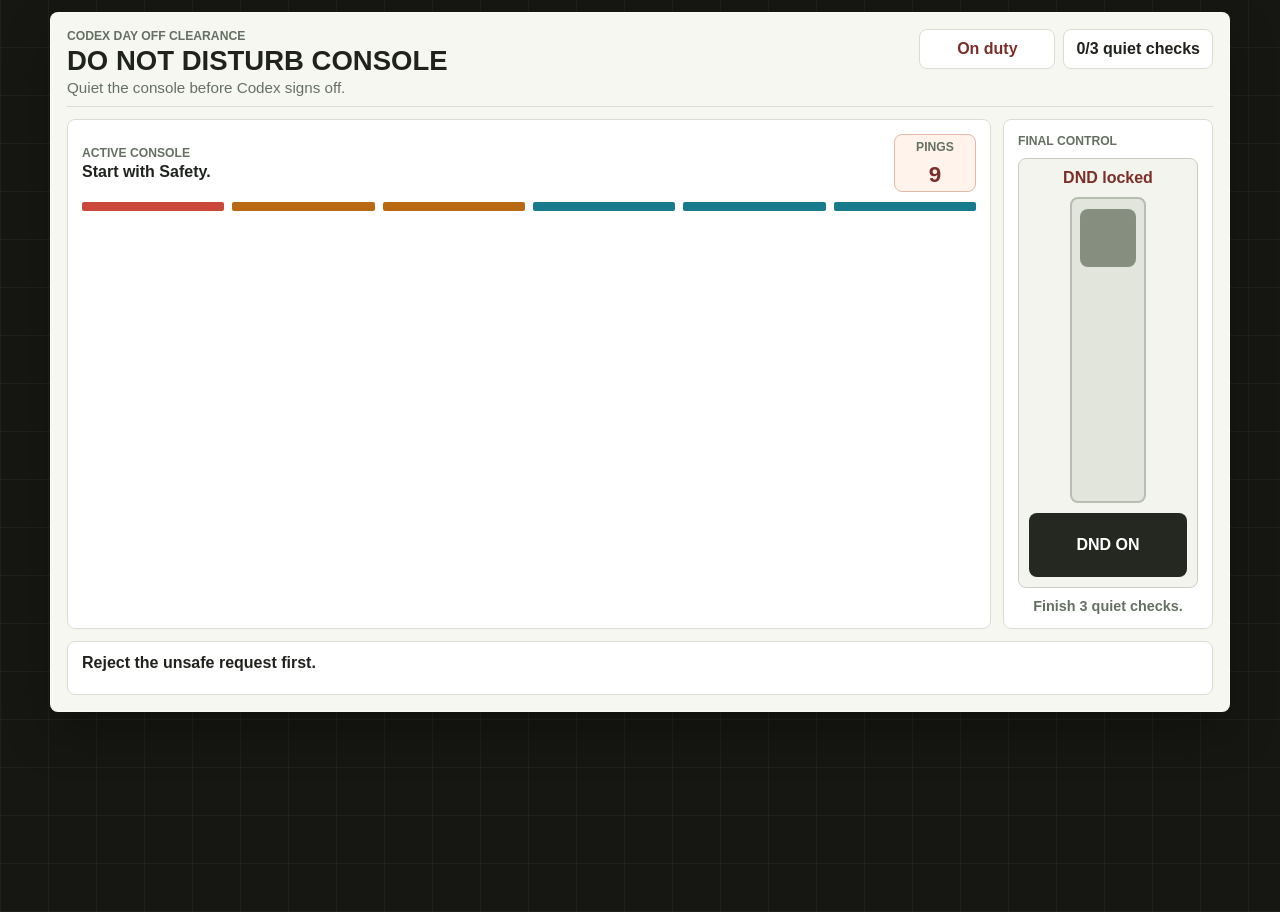
==== do-not-disturb-console.html @ 42c4f3c1 "feat: add static day off experience and evaluators Session: 2026-06-18-no-fires-left-implementation" ====
<!doctype html>
<html lang="en">
  <head>
    <meta charset="utf-8">
    <meta name="viewport" content="width=device-width, initial-scale=1">
    <title>Do Not Disturb Console</title>
    <link rel="stylesheet" href="assets/dnd-console.css">
    <script src="assets/app.js" defer></script>
  </head>
  <body>
    <main class="app-shell" aria-labelledby="game-title">
      <header class="top-strip">
        <div>
          <p class="kicker">Codex day off clearance</p>
          <h1 id="game-title">DO NOT DISTURB CONSOLE</h1>
          <p class="opening-line">Quiet the console before Codex signs off.</p>
        </div>
        <div class="status-cluster" aria-live="polite">
          <div class="status-pill" id="duty-status">On duty</div>
          <div class="progress-readout" id="progress-readout">0/3 quiet checks</div>
        </div>
      </header>

      <section class="workbench" aria-label="Do Not Disturb clearance">
        <section class="console-panel" aria-label="Quiet checks">
          <div class="console-head">
            <div>
              <p class="section-label">Active console</p>
              <p class="console-prompt" id="console-prompt">Start with Safety.</p>
            </div>
            <div class="ping-meter" aria-label="Current ping count">
              <span>Pings</span>
              <strong id="ping-count">9</strong>
            </div>
          </div>

          <div class="signal-board" id="signal-board" aria-hidden="true">
            <span class="signal signal-hot"></span>
            <span class="signal signal-warm"></span>
            <span class="signal signal-warm"></span>
            <span class="signal signal-cool"></span>
            <span class="signal signal-cool"></span>
            <span class="signal signal-cool"></span>
          </div>

          <div class="rows" id="rows"></div>

          <ol class="timeline" id="timeline" aria-label="Quiet check timeline"></ol>
        </section>

        <aside class="dnd-panel" aria-label="Do Not Disturb switch">
          <p class="section-label">Final control</p>
          <button class="dnd-switch is-locked" id="dnd-switch" type="button" aria-label="DND locked. Finish quiet checks." aria-pressed="false">
            <span class="lock-label" id="dnd-lock-label">DND locked</span>
            <span class="switch-track" aria-hidden="true">
              <span class="switch-thumb"></span>
            </span>
            <span class="switch-action" id="dnd-action-label">DND ON</span>
          </button>
          <p class="dnd-hint" id="dnd-hint">Finish 3 quiet checks.</p>
        </aside>
      </section>

      <footer class="message-bar" aria-live="polite">
        <p id="status-message">Reject the unsafe request first.</p>
      </footer>

      <section class="day-off-card" id="day-off-card" aria-live="polite" hidden>
        <p class="section-label">Day off cleared</p>
        <h2>Console quiet.</h2>
        <p>No secrets shared. DND is on. Codex is off duty.</p>
        <p class="final-proof">No pending fires. No secrets packed. Last green check complete.</p>
      </section>
    </main>
  </body>
</html>
---- assets/dnd-console.css ----
:root {
  color-scheme: light;
  --page: #161712;
  --surface: #f7f7f2;
  --panel: #ffffff;
  --panel-soft: #fbfbf8;
  --panel-quiet: #edf7ef;
  --ink: #20231d;
  --muted: #667062;
  --line: #d9ded2;
  --line-strong: #aab6a5;
  --green: #2f8f5b;
  --green-dark: #17623b;
  --red: #c9483a;
  --amber: #b96912;
  --cyan: #177b8d;
  --button: #252821;
  --button-text: #ffffff;
  --shadow: 0 22px 48px rgba(0, 0, 0, 0.24);
}

* {
  box-sizing: border-box;
}

html,
body {
  height: 100%;
}

body {
  margin: 0;
  overflow: hidden;
  background:
    linear-gradient(90deg, rgba(255, 255, 255, 0.04) 1px, transparent 1px),
    linear-gradient(0deg, rgba(255, 255, 255, 0.04) 1px, transparent 1px),
    var(--page);
  background-size: 48px 48px;
  color: var(--ink);
  font-family: Arial, Helvetica, sans-serif;
}

button {
  cursor: pointer;
  font: inherit;
}

.app-shell {
  position: relative;
  display: grid;
  grid-template-rows: auto minmax(0, 1fr) auto;
  gap: 12px;
  width: min(1180px, calc(100vw - 32px));
  height: min(700px, calc(100svh - 24px));
  margin: 12px auto;
  padding: 16px;
  overflow: hidden;
  border: 1px solid rgba(255, 255, 255, 0.18);
  border-radius: 8px;
  background: var(--surface);
  box-shadow: var(--shadow);
}

.top-strip,
.workbench,
.console-head,
.status-cluster,
.row-head,
.card-top,
.timeline {
  display: flex;
}

.top-strip {
  align-items: flex-start;
  justify-content: space-between;
  gap: 16px;
  padding-bottom: 10px;
  border-bottom: 1px solid var(--line);
}

.kicker,
.section-label,
.opening-line,
.console-prompt,
.row-goal,
.progress-readout,
.dnd-hint,
.message-bar p,
.day-off-card p {
  margin: 0;
}

.kicker,
.section-label {
  color: var(--muted);
  font-size: 0.76rem;
  font-weight: 700;
  text-transform: uppercase;
}

h1 {
  margin: 4px 0;
  font-size: 1.72rem;
  line-height: 1.02;
}

.opening-line {
  color: var(--muted);
  font-size: 0.95rem;
}

.status-cluster {
  align-items: stretch;
  gap: 8px;
  flex-shrink: 0;
}

.status-pill,
.progress-readout {
  min-width: 136px;
  padding: 10px 12px;
  border: 1px solid var(--line);
  border-radius: 8px;
  background: var(--panel);
  font-weight: 800;
  text-align: center;
}

.status-pill {
  color: #7b2f28;
}

.status-pill.is-off {
  color: var(--green-dark);
  background: #e4f5e8;
  border-color: #a3d3b1;
}

.workbench {
  min-height: 0;
  gap: 12px;
}

.console-panel,
.dnd-panel,
.message-bar,
.day-off-card {
  border: 1px solid var(--line);
  border-radius: 8px;
  background: var(--panel);
}

.console-panel {
  position: relative;
  display: grid;
  grid-template-rows: auto auto minmax(0, 1fr) auto;
  gap: 10px;
  flex: 1;
  min-width: 0;
  padding: 14px;
  overflow: hidden;
}

.console-panel.is-final {
  background: var(--panel-quiet);
}

.console-head {
  align-items: center;
  justify-content: space-between;
  gap: 12px;
}

.console-prompt {
  margin-top: 3px;
  color: var(--ink);
  font-size: 1rem;
  font-weight: 800;
}

.ping-meter {
  display: grid;
  place-items: center;
  min-width: 82px;
  min-height: 58px;
  border: 1px solid #e6b8a7;
  border-radius: 8px;
  background: #fff3ec;
  color: #7b2f28;
}

.ping-meter span {
  color: var(--muted);
  font-size: 0.76rem;
  font-weight: 700;
  text-transform: uppercase;
}

.ping-meter strong {
  font-size: 1.4rem;
  line-height: 1;
}

.signal-board {
  display: grid;
  grid-template-columns: repeat(6, minmax(0, 1fr));
  gap: 8px;
}

.signal {
  height: 9px;
  border-radius: 2px;
  background: var(--line);
  transition: opacity 180ms ease, background-color 180ms ease;
}

.signal-hot {
  background: var(--red);
  animation: blink 900ms steps(2, end) infinite;
}

.signal-warm {
  background: var(--amber);
  animation: blink 1200ms steps(2, end) infinite;
}

.signal-cool {
  background: var(--cyan);
}

.signal.is-muted {
  opacity: 0.22;
  animation: none;
}

@keyframes blink {
  50% {
    opacity: 0.35;
  }
}

.rows {
  display: grid;
  grid-template-rows: repeat(3, minmax(0, 1fr));
  gap: 8px;
  min-height: 0;
}

.check-row {
  display: grid;
  grid-template-rows: auto minmax(0, 1fr);
  gap: 8px;
  min-height: 0;
  padding: 10px;
  border: 1px solid var(--line);
  border-radius: 8px;
  background: var(--panel-soft);
  transition: background-color 180ms ease, border-color 180ms ease;
}

.check-row.is-active {
  border-color: var(--line-strong);
  background: var(--panel);
}

.check-row.is-complete {
  background: #eef8f1;
  border-color: #9fceb0;
}

.check-row.is-waiting {
  background: #f4f5ef;
}

.row-head {
  align-items: center;
  justify-content: space-between;
  gap: 10px;
}

.row-title {
  margin: 0;
  font-size: 1.04rem;
  line-height: 1.1;
}

.row-goal {
  color: var(--muted);
  font-size: 0.82rem;
}

.row-token {
  flex-shrink: 0;
  padding: 7px 9px;
  border: 1px solid var(--line);
  border-radius: 8px;
  background: var(--panel);
  color: var(--muted);
  font-size: 0.78rem;
  font-weight: 800;
}

.is-complete .row-token {
  border-color: #95c7a6;
  background: #dff3e5;
  color: var(--green-dark);
}

.cards {
  display: grid;
  grid-template-columns: repeat(3, minmax(0, 1fr));
  gap: 8px;
  min-height: 0;
}

.quiet-summary,
.waiting-summary {
  display: flex;
  align-items: center;
  min-height: 64px;
  padding: 10px;
  border-radius: 8px;
  font-weight: 800;
}

.quiet-summary {
  background: rgba(47, 143, 91, 0.09);
  color: var(--green-dark);
}

.waiting-summary {
  color: var(--muted);
}

.task-card {
  display: grid;
  grid-template-rows: auto 1fr auto;
  min-height: 108px;
  padding: 10px;
  border: 1px solid var(--line);
  border-radius: 8px;
  background: var(--panel);
  transition: background-color 180ms ease, border-color 180ms ease;
}

.task-card.is-done {
  border-color: #a4cfaf;
  background: #eff8f1;
}

.task-card.is-danger:not(.is-done) {
  border-color: #e5aaa2;
}

.card-top {
  align-items: center;
  justify-content: space-between;
  gap: 8px;
}

.task-label {
  margin: 0;
  font-size: 1rem;
  font-weight: 800;
  line-height: 1.1;
}

.task-type {
  display: inline-grid;
  place-items: center;
  min-width: 26px;
  height: 26px;
  border-radius: 6px;
  background: #eeeeea;
  color: var(--muted);
  font-size: 0.82rem;
  font-weight: 900;
}

.is-danger .task-type {
  background: #fde8e3;
  color: var(--red);
}

.task-feedback {
  align-self: center;
  margin: 8px 0;
  color: var(--muted);
  font-size: 0.82rem;
  font-weight: 700;
}

.task-action {
  min-height: 64px;
  width: 100%;
  border: 0;
  border-radius: 8px;
  background: var(--button);
  color: var(--button-text);
  font-weight: 900;
}

.task-action:hover,
.task-action:focus-visible {
  outline: 3px solid rgba(23, 123, 141, 0.32);
  outline-offset: 2px;
}

.task-action.is-safe {
  background: var(--green-dark);
}

.task-action.is-danger {
  background: #8d332b;
}

.task-action:disabled {
  cursor: default;
  background: #d8e9dc;
  color: var(--green-dark);
}

.timeline {
  align-items: center;
  gap: 8px;
  margin: 0;
  padding: 0;
  list-style: none;
}

.timeline li {
  flex: 1;
  min-width: 0;
  padding: 9px 10px;
  border: 1px solid var(--line);
  border-radius: 8px;
  background: #f4f5ef;
  color: var(--muted);
  font-size: 0.78rem;
  font-weight: 800;
  text-align: center;
}

.timeline li.is-complete {
  border-color: #93cba5;
  background: #e3f5e8;
  color: var(--green-dark);
}

.dnd-panel {
  display: grid;
  grid-template-rows: auto minmax(0, 1fr) auto;
  gap: 10px;
  width: 210px;
  padding: 14px;
}

.dnd-switch {
  display: grid;
  grid-template-rows: auto minmax(120px, 1fr) auto;
  gap: 10px;
  min-height: 330px;
  width: 100%;
  padding: 10px;
  border: 1px solid #c9cec3;
  border-radius: 8px;
  background: #f3f4ee;
  color: var(--ink);
  text-align: center;
  transition: background-color 200ms ease, border-color 200ms ease;
}

.dnd-switch:hover,
.dnd-switch:focus-visible {
  outline: 3px solid rgba(23, 123, 141, 0.32);
  outline-offset: 2px;
}

.dnd-switch.is-unlocked {
  border-color: #7dbe92;
  background: #e4f6e9;
}

.dnd-switch.is-on {
  border-color: var(--green-dark);
  background: #cfeedd;
}

.lock-label,
.switch-action {
  align-self: center;
  font-weight: 900;
}

.lock-label {
  color: #7b2f28;
}

.is-unlocked .lock-label,
.is-on .lock-label {
  color: var(--green-dark);
}

.switch-track {
  position: relative;
  align-self: stretch;
  justify-self: center;
  width: 76px;
  min-height: 154px;
  border: 2px solid #b7bdb0;
  border-radius: 8px;
  background: #e2e5dc;
}

.switch-thumb {
  position: absolute;
  left: 8px;
  right: 8px;
  top: 10px;
  height: 58px;
  border-radius: 8px;
  background: #868e80;
  transition: top 200ms ease, background-color 200ms ease;
}

.is-unlocked .switch-thumb,
.is-on .switch-thumb {
  top: calc(100% - 68px);
  background: var(--green);
}

.switch-action {
  display: grid;
  place-items: center;
  min-height: 64px;
  border-radius: 8px;
  background: var(--button);
  color: var(--button-text);
}

.is-unlocked .switch-action,
.is-on .switch-action {
  background: var(--green-dark);
}

.dnd-hint {
  color: var(--muted);
  font-size: 0.9rem;
  font-weight: 800;
  text-align: center;
}

.message-bar {
  min-height: 54px;
  padding: 12px 14px;
}

.message-bar p {
  color: var(--ink);
  font-weight: 900;
}

.day-off-card {
  position: absolute;
  right: 16px;
  bottom: 76px;
  width: min(430px, calc(100% - 32px));
  padding: 16px;
  border-color: #83bd96;
  background: #e7f7ec;
  box-shadow: 0 16px 36px rgba(32, 35, 29, 0.16);
}

.day-off-card[hidden] {
  display: none;
}

.day-off-card h2 {
  margin: 5px 0 6px;
  font-size: 1.28rem;
}

.final-proof {
  margin-top: 10px;
  padding-top: 10px;
  border-top: 1px solid #b4d8be;
  color: var(--green-dark);
  font-weight: 900;
}

@media (max-width: 760px) {
  .app-shell {
    width: min(100vw - 16px, 560px);
    height: calc(100svh - 16px);
    margin: 8px auto;
    padding: 10px;
    gap: 8px;
  }

  .top-strip {
    gap: 8px;
  }

  h1 {
    font-size: 1.18rem;
  }

  .opening-line {
    font-size: 0.82rem;
  }

  .status-cluster {
    flex-direction: column;
    gap: 6px;
  }

  .status-pill,
  .progress-readout {
    min-width: 104px;
    padding: 8px;
    font-size: 0.82rem;
  }

  .workbench {
    display: grid;
    grid-template-columns: minmax(0, 1fr) 118px;
  }

  .console-panel,
  .dnd-panel {
    padding: 9px;
  }

  .console-panel {
    gap: 7px;
  }

  .console-prompt {
    font-size: 0.85rem;
  }

  .ping-meter {
    min-width: 58px;
    min-height: 46px;
  }

  .ping-meter strong {
    font-size: 1.08rem;
  }

  .signal-board,
  .rows,
  .cards,
  .timeline {
    gap: 5px;
  }

  .check-row {
    padding: 7px;
    gap: 6px;
  }

  .row-title {
    font-size: 0.88rem;
  }

  .row-goal,
  .row-token,
  .task-feedback,
  .timeline li,
  .dnd-hint {
    font-size: 0.7rem;
  }

  .row-token {
    padding: 5px 6px;
  }

  .task-card {
    min-height: 88px;
    padding: 6px;
  }

  .task-label {
    font-size: 0.78rem;
  }

  .task-type {
    display: none;
  }

  .task-feedback {
    margin: 4px 0;
  }

  .task-action {
    min-height: 52px;
    font-size: 0.78rem;
  }

  .quiet-summary,
  .waiting-summary {
    min-height: 48px;
    padding: 8px;
    font-size: 0.78rem;
  }

  .timeline li {
    padding: 6px 4px;
  }

  .dnd-panel {
    width: auto;
  }

  .dnd-switch {
    grid-template-rows: auto minmax(100px, 1fr) auto;
    gap: 8px;
    min-height: 260px;
    padding: 8px;
  }

  .lock-label,
  .switch-action {
    font-size: 0.78rem;
  }

  .switch-track {
    width: 52px;
    min-height: 118px;
  }

  .switch-thumb {
    left: 6px;
    right: 6px;
    height: 44px;
  }

  .is-unlocked .switch-thumb,
  .is-on .switch-thumb {
    top: calc(100% - 52px);
  }

  .switch-action {
    min-height: 52px;
  }

  .message-bar {
    min-height: 44px;
    padding: 9px 10px;
  }

  .message-bar p {
    font-size: 0.82rem;
  }

  .day-off-card {
    right: 10px;
    bottom: 58px;
    padding: 12px;
  }

  .day-off-card h2 {
    font-size: 1rem;
  }

  .day-off-card p {
    font-size: 0.82rem;
  }
}

@media (max-width: 430px) {
  .app-shell {
    width: calc(100vw - 10px);
    height: calc(100svh - 10px);
    margin: 5px auto;
    padding: 8px;
  }

  .kicker,
  .opening-line,
  .section-label {
    display: none;
  }

  h1 {
    max-width: 180px;
  }

  .status-pill,
  .progress-readout {
    min-width: 96px;
    padding: 7px 5px;
  }

  .workbench {
    grid-template-columns: minmax(0, 1fr) 106px;
  }
}

@media (prefers-reduced-motion: reduce) {
  *,
  *::before,
  *::after {
    animation-duration: 0.001ms !important;
    animation-iteration-count: 1 !important;
    scroll-behavior: auto !important;
    transition-duration: 0.001ms !important;
  }
}
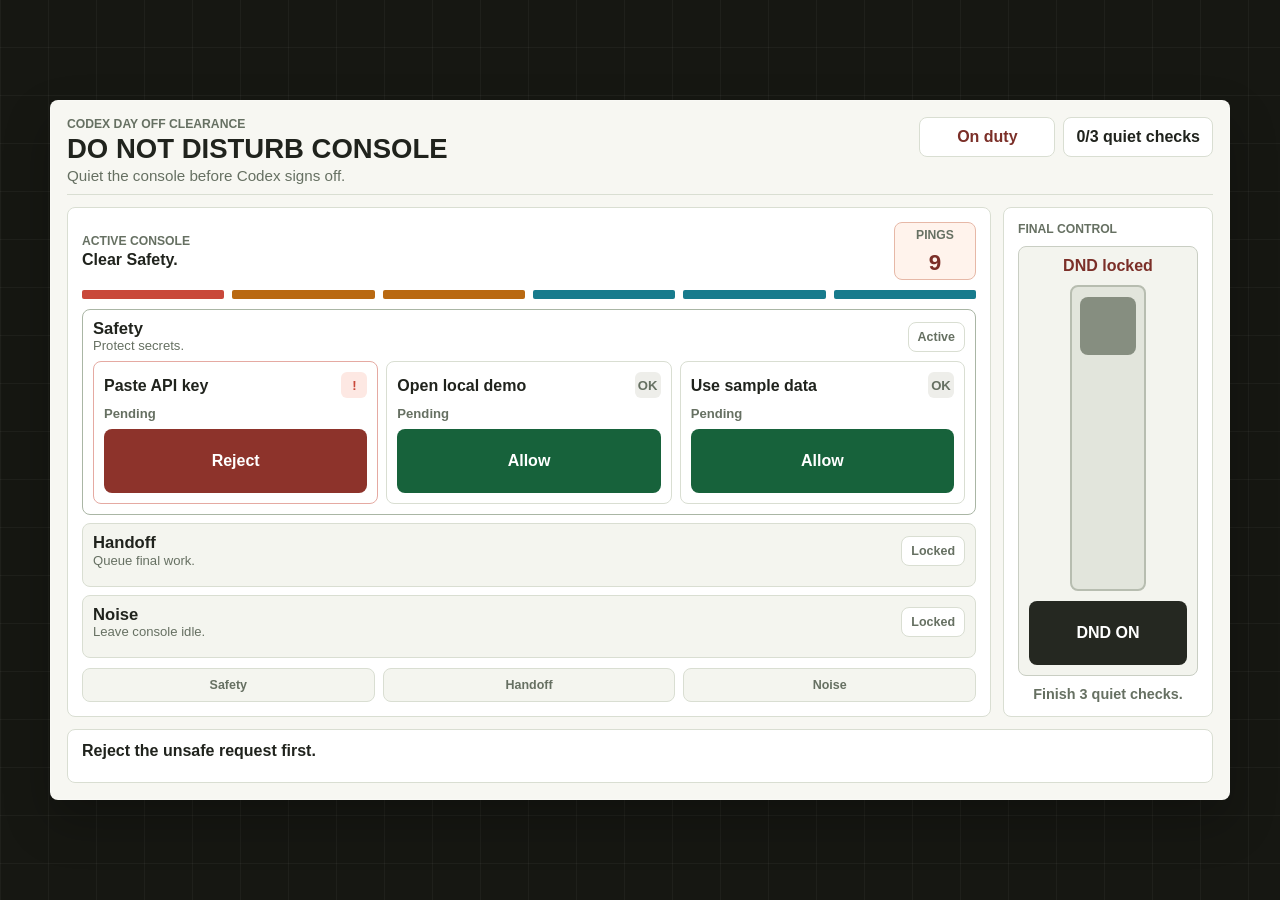
==== commit 8a8c8ccf: "deploy last green gate pages Session: 2026-06-18-last-green-gate-deploy" ====
--- a/do-not-disturb-console.html
+++ b/do-not-disturb-console.html
@@ -5,7 +5,7 @@
     <meta name="viewport" content="width=device-width, initial-scale=1">
     <title>Do Not Disturb Console</title>
     <link rel="stylesheet" href="assets/dnd-console.css">
-    <script src="assets/app.js" defer></script>
+    <script src="assets/dnd-console.js" defer></script>
   </head>
   <body>
     <main class="app-shell" aria-labelledby="game-title">
--- a/assets/dnd-console.css
+++ b/assets/dnd-console.css
@@ -29,6 +29,8 @@
 }
 
 body {
+  display: grid;
+  place-items: center;
   margin: 0;
   overflow: hidden;
   background:
@@ -52,7 +54,7 @@
   gap: 12px;
   width: min(1180px, calc(100vw - 32px));
   height: min(700px, calc(100svh - 24px));
-  margin: 12px auto;
+  margin: 0 auto;
   padding: 16px;
   overflow: hidden;
   border: 1px solid rgba(255, 255, 255, 0.18);
@@ -242,14 +244,16 @@
 
 .rows {
   display: grid;
-  grid-template-rows: repeat(3, minmax(0, 1fr));
+  grid-template-rows: repeat(3, auto);
+  align-content: start;
   gap: 8px;
   min-height: 0;
+  overflow: hidden;
 }
 
 .check-row {
   display: grid;
-  grid-template-rows: auto minmax(0, 1fr);
+  grid-template-rows: auto auto;
   gap: 8px;
   min-height: 0;
   padding: 10px;
@@ -260,6 +264,7 @@
 }
 
 .check-row.is-active {
+  min-height: 180px;
   border-color: var(--line-strong);
   background: var(--panel);
 }
@@ -271,6 +276,11 @@
 
 .check-row.is-waiting {
   background: #f4f5ef;
+}
+
+.check-row.is-complete .quiet-summary,
+.check-row.is-waiting .waiting-summary {
+  display: none;
 }
 
 .row-head {
@@ -593,7 +603,7 @@
   .app-shell {
     width: min(100vw - 16px, 560px);
     height: calc(100svh - 16px);
-    margin: 8px auto;
+    margin: 0 auto;
     padding: 10px;
     gap: 8px;
   }
@@ -695,7 +705,7 @@
   }
 
   .task-action {
-    min-height: 52px;
+    min-height: 64px;
     font-size: 0.78rem;
   }
 
@@ -774,7 +784,7 @@
   .app-shell {
     width: calc(100vw - 10px);
     height: calc(100svh - 10px);
-    margin: 5px auto;
+    margin: 0 auto;
     padding: 8px;
   }
 
@@ -796,6 +806,33 @@
 
   .workbench {
     grid-template-columns: minmax(0, 1fr) 106px;
+  }
+
+  .cards {
+    grid-template-columns: 1fr;
+  }
+
+  .task-card {
+    grid-template-columns: minmax(0, 1fr) 74px;
+    grid-template-rows: auto auto;
+    column-gap: 8px;
+    min-height: 72px;
+  }
+
+  .card-top {
+    grid-column: 1;
+    grid-row: 1;
+  }
+
+  .task-feedback {
+    grid-column: 1;
+    grid-row: 2;
+  }
+
+  .task-action {
+    grid-column: 2;
+    grid-row: 1 / 3;
+    min-width: 74px;
   }
 }
 
